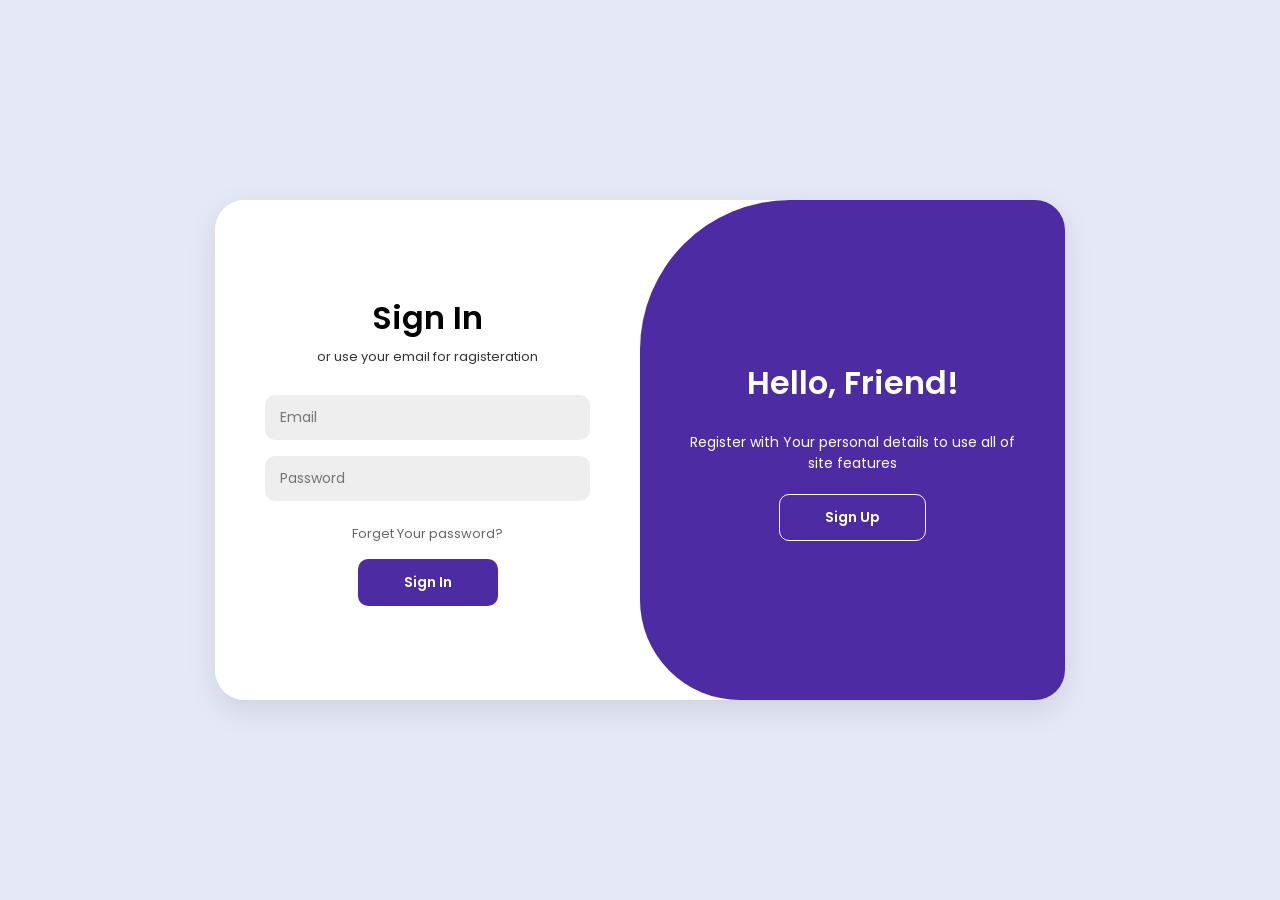
==== index.html @ 56551d12 "first commit" ====
<!DOCTYPE html>  <html>  
<head>  
  <meta http-equiv="CONTENT-TYPE" content="text/html; charset=UTF-8">  
  <link rel="stylesheet" href="style.css">  
  <title>Modern Log In Form</title>  </head>  
<body>  
  <div class="container" id="container">  
  <div class="form-container sign-up">  
    <form>  
      <h1>Create Accounts</h1>  
      <span>or use your email for ragisteration </span>  
      <input type="text" placeholder="Name">  
      <input type="email" placeholder="Email">  
      <input type="password" placeholder="Password">  
      <button>Sign up</button>  
    </form>  
  </div>  
    
   <div class="form-container sign-in">  
    <form>  
      <h1> Sign In</h1>  
      <span>or use your email for ragisteration</span>  
      <input type="email" placeholder="Email">  
      <input type="password" placeholder="Password">  
      <a href="#">Forget Your password?</a>  
      <button>Sign In</button>  
    </form>  
  </div>  
    <div class="toggle-container">  
      <div class="toggle">  
      <div class="toggle-panel toggle-left">  
        <h1>Welcome Back!</h1>  
        <p>Enter Your personal details   
          to use all of site features  
        </p>  
        <button class="hidden" id="login">Sign Up</button> 
        
    </div>  
        <div class="toggle-panel toggle-right">  
        <h1>Hello, Friend!</h1>  
        <p>Register with Your personal details   
          to use all of site features  
        </p>  
        <button class="hidden" id="register">Sign Up</button>  
    </div>  
    </div> 
    </div>  
  </div>  <script src="script.js"></script> </body>  
</html>
---- style.css ----
@import url('https://fonts.googleapis.com/css2?family=Poppins:wght@300;400;500;600;700&display=swap');

* {
    margin: 0;
    padding: 0;
    box-sizing: border-box;
    font-family: 'Poppins', sans-serif;
}

body {
    background-color: #e5e9f7;
    display: flex;
    align-items: center;
    justify-content: center;
    height: 100vh;
}

.container {
    background-color: #fff;
    border-radius: 30px;
    box-shadow: 0 10px 30px rgba(0, 0, 0, 0.1);
    position: relative;
    overflow: hidden;
    width: 850px;
    max-width: 100%;
    min-height: 500px;
}

.container form {
    background-color: #fff;
    display: flex;
    align-items: center;
    justify-content: center;
    flex-direction: column;
    padding: 0 50px;
    height: 100%;
}

.container h1 {
    font-size: 32px;
    font-weight: 600;
    margin-bottom: 5px;
}

.container span {
    font-size: 13px;
    color: #333;
    margin-bottom: 20px;
}

.container input {
    background-color: #eee;
    border: none;
    margin: 8px 0;
    padding: 12px 15px;
    font-size: 14px;
    border-radius: 10px;
    width: 100%;
    outline: none;
}

.container a {
    color: #666;
    font-size: 13px;
    text-decoration: none;
    margin: 15px 0;
}

.container button {
    background-color: #4c2ba3;
    color: #fff;
    font-size: 14px;
    font-weight: 600;
    padding: 12px 45px;
    border: 1px solid transparent;
    border-radius: 10px;
    cursor: pointer;
    transition: transform 80ms ease-in;
}

.container button:active {
    transform: scale(0.95);
}


.container button.hidden {
    background-color: transparent;
    border-color: #fff;
}

.form-container {
    position: absolute;
    top: 0;
    height: 100%;
    transition: all 0.6s ease-in-out;
}

.sign-in {
    left: 0;
    width: 50%;
    z-index: 2;
}

.container.active .sign-in {
    transform: translateX(100%);
}

.sign-up {
    left: 0;
    width: 50%;
    opacity: 0;
    z-index: 1;
}

.container.active .sign-up {
    transform: translateX(100%);
    opacity: 1;
    z-index: 5;
    animation: show 0.6s;
}

@keyframes show {
    0%, 49.99% {
        opacity: 0;
        z-index: 1;
    }
    50%, 100% {
        opacity: 1;
        z-index: 5;
    }
}
.toggle-container {
    position: absolute;
    top: 0;
    left: 50%;
    width: 50%;
    height: 100%;
    overflow: hidden;
    transition: all 0.6s ease-in-out;
    z-index: 1000;
    border-radius: 150px 0 0 100px; 
}

.container.active .toggle-container {
    transform: translateX(-100%);
    border-radius: 0 150px 100px 0;
}

.toggle {
    background-color: #4c2ba3;
    height: 100%;
    color: #fff;
    position: relative;
    left: -100%;
    width: 200%;
    transform: translateX(0);
    transition: all 0.6s ease-in-out;
}

.container.active .toggle {
    transform: translateX(50%);
}

.toggle-panel {
    position: absolute;
    width: 50%;
    height: 100%;
    display: flex;
    align-items: center;
    justify-content: center;
    flex-direction: column;
    padding: 0 40px;
    text-align: center;
    top: 0;
    transition: all 0.6s ease-in-out;
}

.toggle-left {
    transform: translateX(-200%);
}

.container.active .toggle-left {
    transform: translateX(0);
}

.toggle-right {
    right: 0;
    transform: translateX(0);
}

.container.active .toggle-right {
    transform: translateX(200%);
}

.toggle-panel p {
    font-size: 14px;
    margin: 20px 0;
}
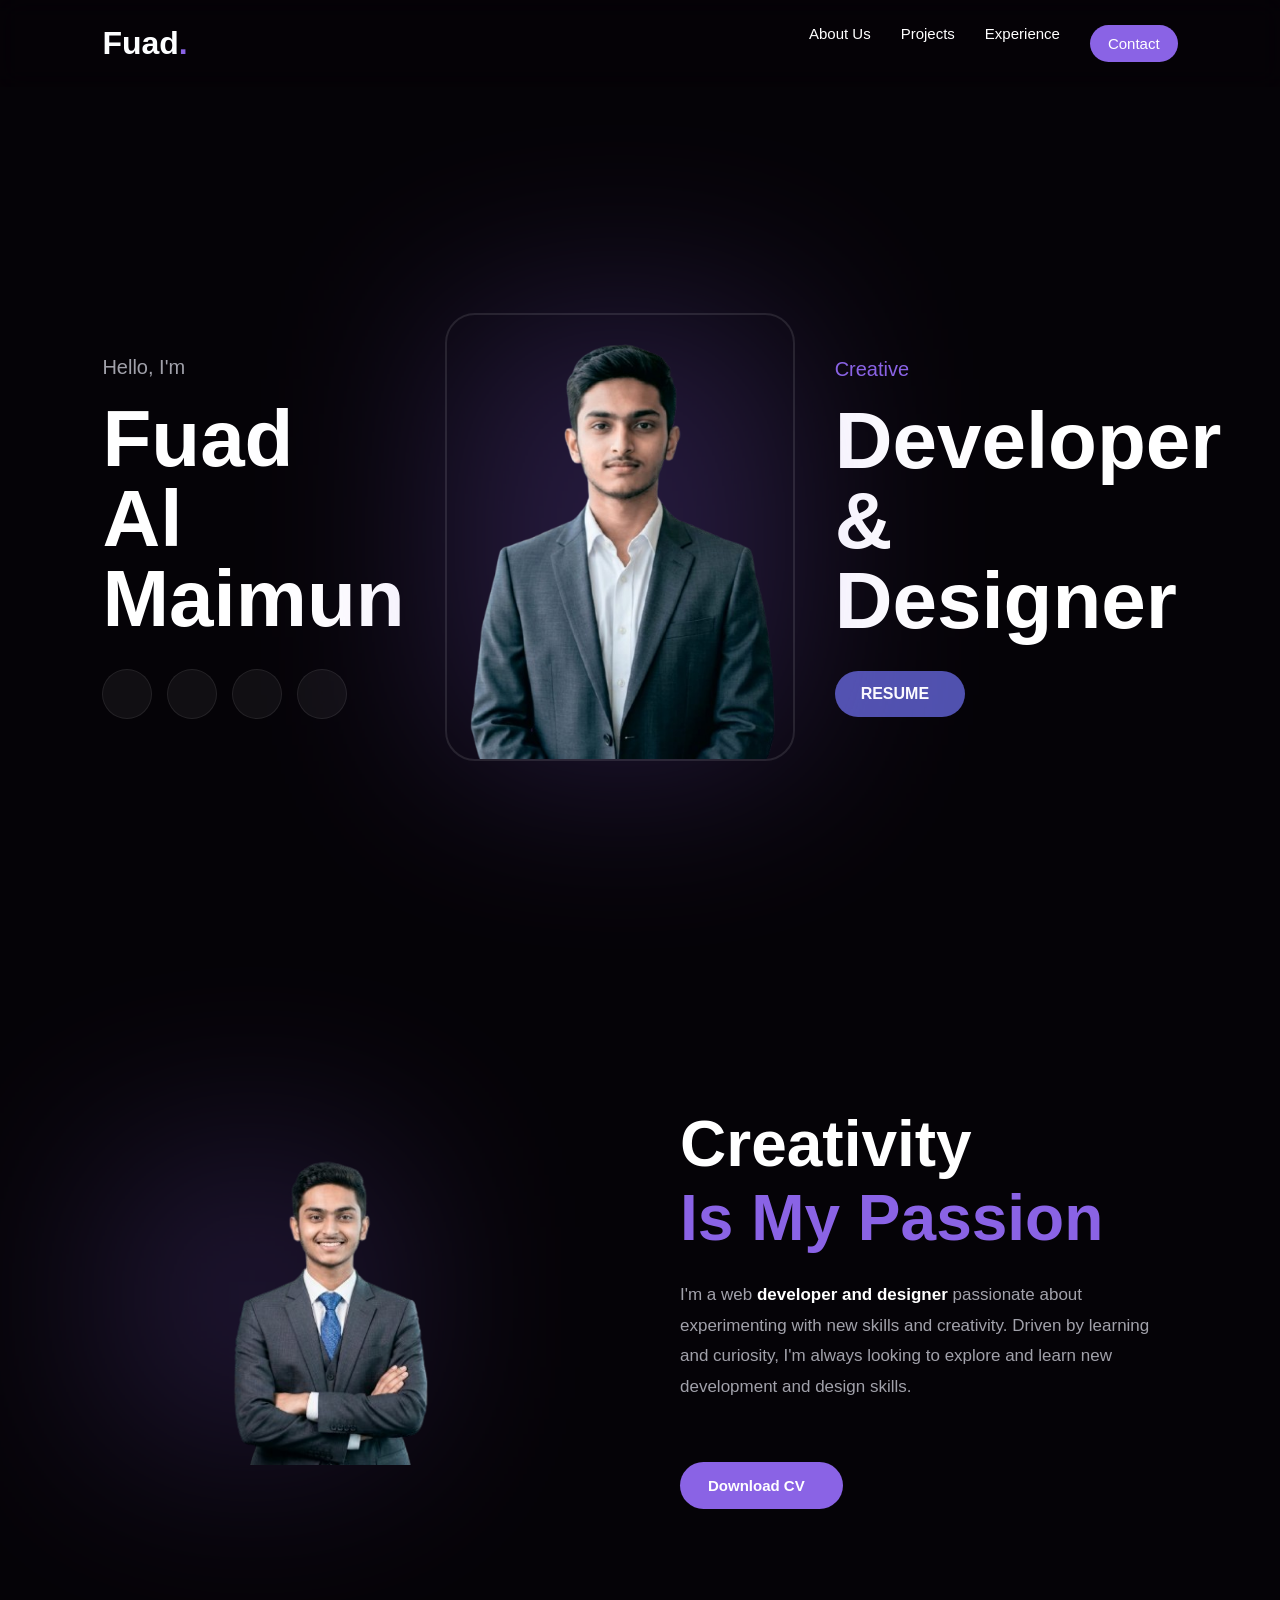
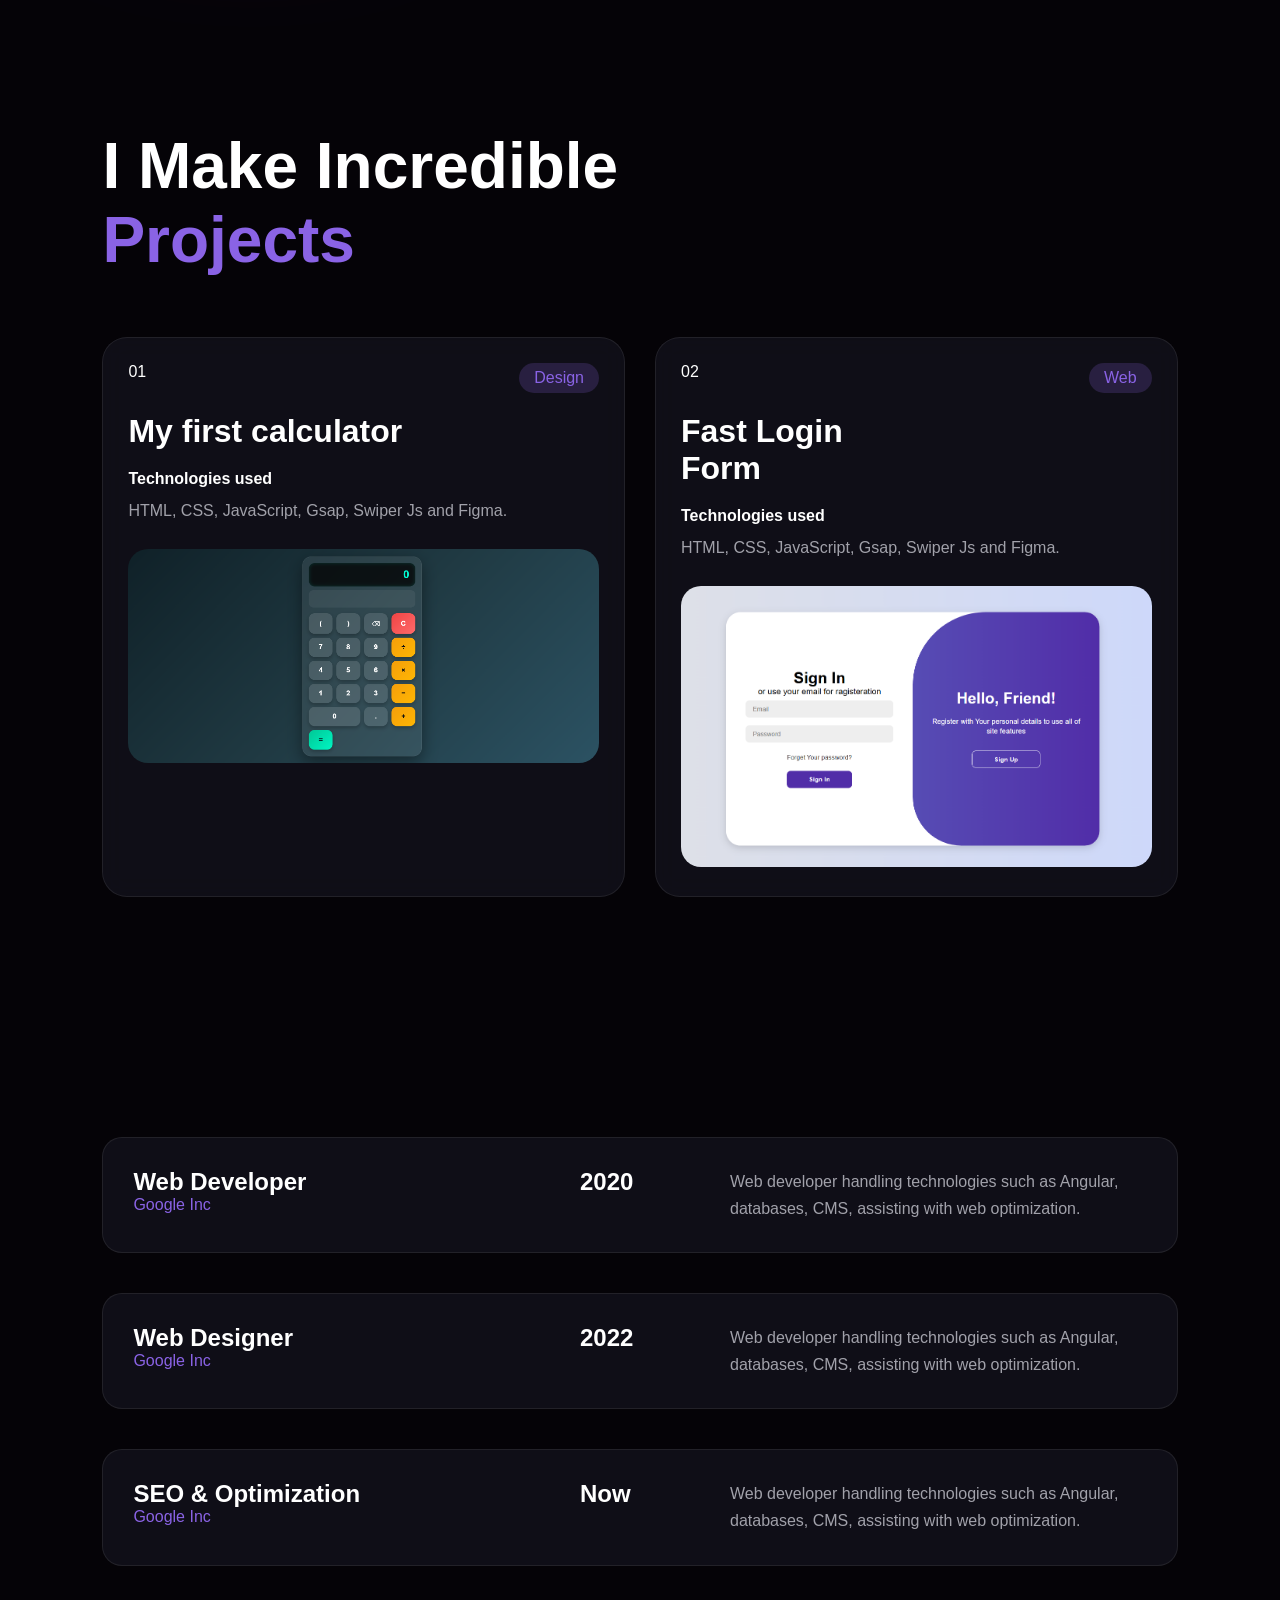
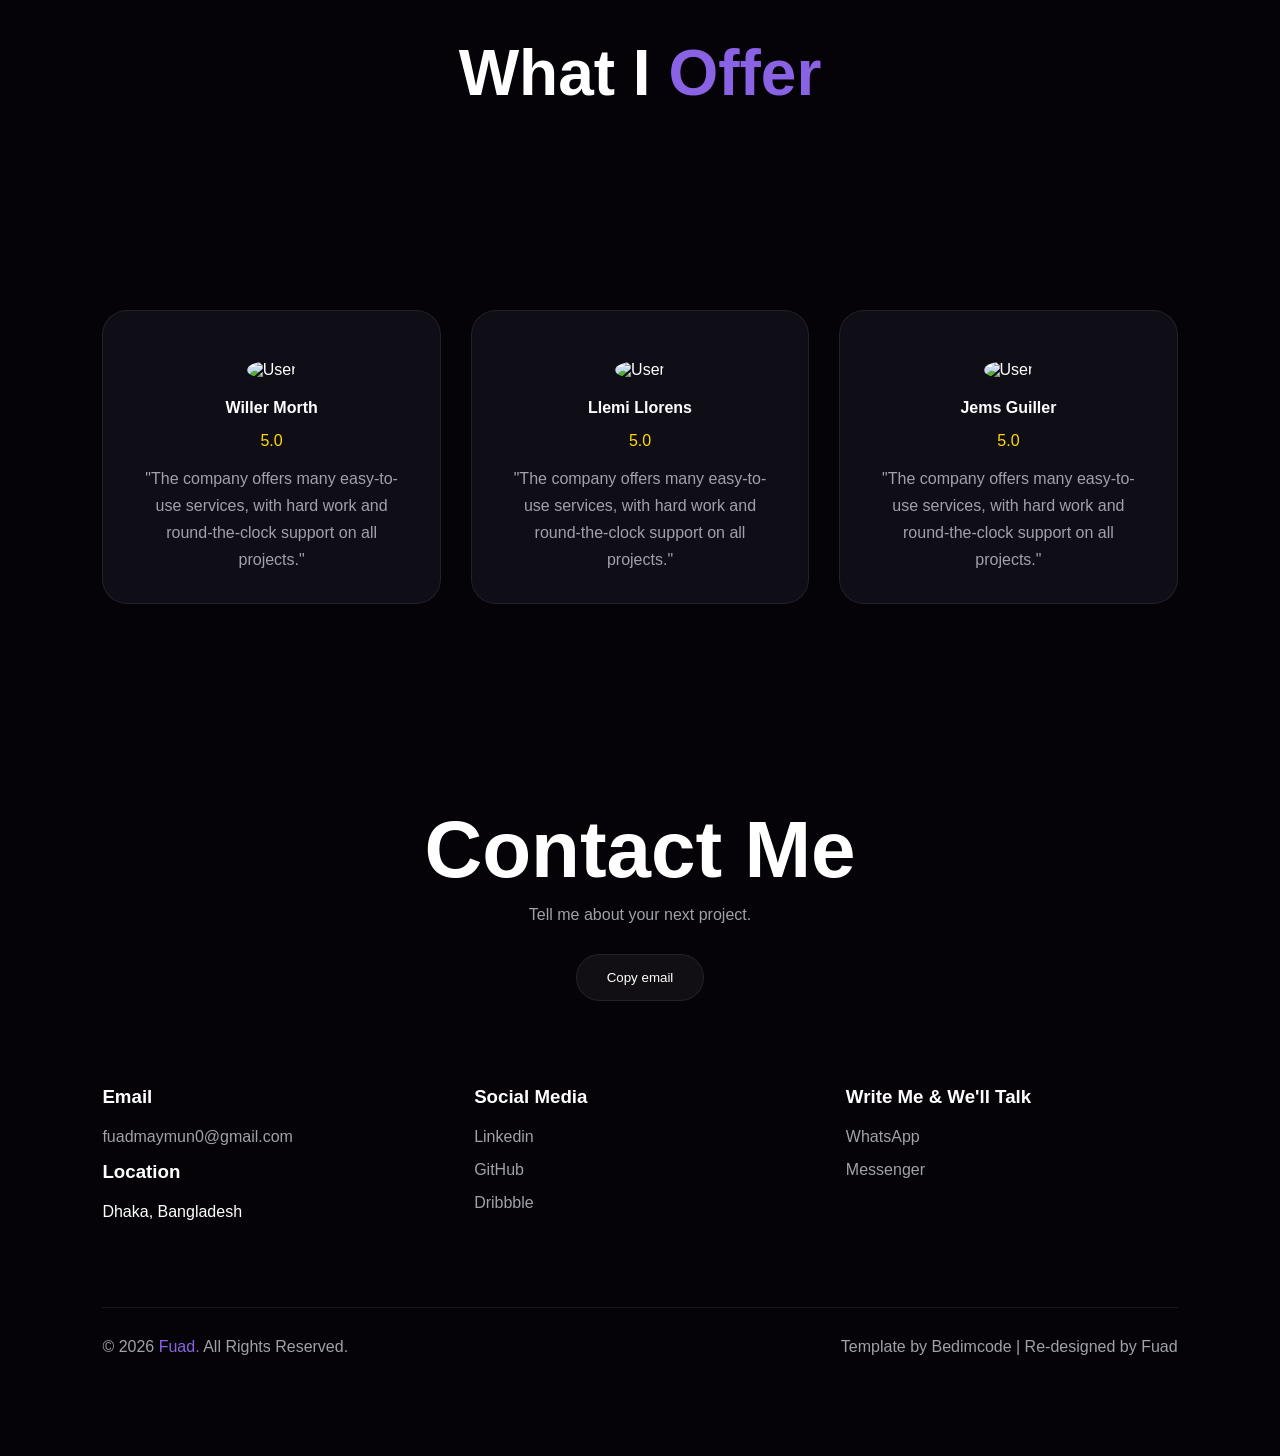
==== commit 37b34d3b: "portfolio file name changed" ====
--- a/index.html
+++ b/index.html
@@ -1,50 +1,250 @@
-
-<!DOCTYPE html>  <html>  
-<head>  
-  <meta http-equiv="CONTENT-TYPE" content="text/html; charset=UTF-8">  
-  <link rel="stylesheet" href="style.css">  
-  <title>Modern Log In Form</title>  </head>  
-<body>  
-  <div class="container" id="container">  
-  <div class="form-container sign-up">  
-    <form>  
-      <h1>Create Accounts</h1>  
-      <span>or use your email for ragisteration </span>  
-      <input type="text" placeholder="Name">  
-      <input type="email" placeholder="Email">  
-      <input type="password" placeholder="Password">  
-      <button>Sign up</button>  
-    </form>  
-  </div>  
+<!DOCTYPE html>
+<html lang="en">
+<head>
+    <meta charset="UTF-8">
+    <meta name="viewport" content="width=device-width, initial-scale=1.0">
+    <title>Fuad - Premium Portfolio</title>
+    <link rel="preconnect" href="https://fonts.googleapis.com">
+    <link rel="preconnect" href="https://fonts.gstatic.com" crossorigin>
+    <link href="https://fonts.googleapis.com/css2?family=Syne:wght@500;700;800&family=Plus+Jakarta+Sans:wght@300;400;500;600&display=swap" rel="stylesheet">
+    <link href="https://cdn.jsdelivr.net/npm/remixicon@3.5.0/fonts/remixicon.css" rel="stylesheet">
+    <link rel="stylesheet" href="protfolio.css">
+</head>
+<body>
+
+    <div class="bg-glow glow-1"></div>
+    <div class="bg-glow glow-2"></div>
+    <div class="bg-glow glow-3"></div>
+
+    <header class="header">
+        <a href="#" class="logo">Fuad<span>.</span></a>
+        <nav class="nav">
+            <a href="#about">About Us</a>
+            <a href="#projects">Projects</a>
+            <a href="#experience">Experience</a>
+            <a href="#contact" class="nav-cta">Contact</a>
+        </nav>
+    </header>
     
-   <div class="form-container sign-in">  
-    <form>  
-      <h1> Sign In</h1>  
-      <span>or use your email for ragisteration</span>  
-      <input type="email" placeholder="Email">  
-      <input type="password" placeholder="Password">  
-      <a href="#">Forget Your password?</a>  
-      <button>Sign In</button>  
-    </form>  
-  </div>  
-    <div class="toggle-container">  
-      <div class="toggle">  
-      <div class="toggle-panel toggle-left">  
-        <h1>Welcome Back!</h1>  
-        <p>Enter Your personal details   
-          to use all of site features  
-        </p>  
-        <button class="hidden" id="login">Sign Up</button> 
-        
-    </div>  
-        <div class="toggle-panel toggle-right">  
-        <h1>Hello, Friend!</h1>  
-        <p>Register with Your personal details   
-          to use all of site features  
-        </p>  
-        <button class="hidden" id="register">Sign Up</button>  
-    </div>  
+    <section class="hero-section">
+        <div class="hero-left">
+            <span class="subtitle"><i class="ri-sparkling-fill purple-text"></i>Hello, I'm</span>
+            <h1 class="main-title">Fuad<br>Al Maimun</h1>
+            <div class="social-icons">
+                <a href="https://www.linkedin.com/in/fuad-al-maimun-97ba42399?utm_source=share_via&utm_
+                content=profile&utm_medium=member_android" aria-label="LinkedIn"><i class="ri-linkedin-box-line"></i></a>
+                <a href="#" aria-label="GitHub"><i class="ri-github-line"></i></a>
+                <a href="#" aria-label="Dribbble"><i class="ri-dribbble-line"></i></a>
+                <a href="#" aria-label="Instagram"><i class="ri-instagram-line"></i></a>
+            </div>
+        </div>
+
+        <div class="hero-center">
+            <div class="hero-img-overlay"></div>
+            <img src="Fuad.png" alt="Fuad" class="hero-img">
+        </div>
+
+        <div class="hero-right">
+            <span class="subtitle purple-text font-accent">Creative</span>
+            <h1 class="main-title">Developer <br>& Designer</h1>
+            <a href="#" class="resume-btn">RESUME <i class="ri-arrow-right-up-line"></i></a>
+        </div>
+    </section>
+
+    <section class="about-section" id="about">
+        <div class="about-container">
+            <div class="about-img-box">
+                <div class="about-glow"></div>
+                <img src="fuad2.png" alt="About Me" class="about-img">
+            </div>
+            <div class="about-content">
+                <h2 class="section-title">Creativity <br><span class="purple-text">Is My Passion</span></h2>
+                <p class="about-text">
+                    I'm a web <span class="highlight-text">developer and designer</span> passionate about experimenting with new skills and creativity. Driven by learning and curiosity, I'm always looking to explore and learn new development and design skills.
+                </p>
+                <button class="resume-cta-btn">
+                    <a href="cv.pdf" download class="resume-cta-btn"><span>Download CV</span><i class="ri-download-cloud-2-line"></i></a>
+                </button>
+            </div>
+        </div>
+    </section>
+
+    <section class="projects-section" id="projects">
+        <div class="projects-header">
+            <h2>I Make Incredible <br><span class="purple-text">Projects</span></h2>
+        </div>
+
+        <div class="projects-grid">
+    <div class="project-card">
+        <div class="card-meta">
+            <span class="project-number">01</span>
+            <span class="project-tag">Design</span>
+        </div>
+        <h3 class="project-title">My first calculator</h3>
+        <div class="tech-stack">
+            <h4>Technologies used</h4>
+            <p>HTML, CSS, JavaScript, Gsap, Swiper Js and Figma.</p>
+        </div>
+        <div class="project-img-box">
+            <a href="calculatore.html" target="_blank" rel="noopener noreferrer">
+                <img src="Screenshot (14).png" alt="My first calculator">
+            </a>
+        </div>
+    </div>
+
+    <div class="project-card">
+        <div class="card-meta">
+            <span class="project-number">02</span>
+            <span class="project-tag">Web</span>
+        </div>
+        <h3 class="project-title">Fast Login <br>Form</h3>
+        <div class="tech-stack">
+            <h4>Technologies used</h4>
+            <p>HTML, CSS, JavaScript, Gsap, Swiper Js and Figma.</p>
+        </div>
+        <div class="project-img-box">
+            <a href="index.html" target="_blank" rel="noopener noreferrer">
+                <img src="Login.png.png" alt="Fast Login form project">
+            </a>
+        </div>
     </div> 
-    </div>  
-  </div>  <script src="script.js"></script> </body>  
-</html>+</div>
+        </div>
+    </section>
+
+    <section class="experience-section" id="experience">
+        <div class="timeline-container">
+            <div class="timeline-line">
+                <div class="timeline-dot"></div>
+            </div>
+
+            <div class="timeline-item">
+                <div class="time-title">
+                    <h2>Web Developer</h2>
+                    <span class="company">Google Inc</span>
+                </div>
+                <div class="time-year"><h2>2020</h2></div>
+                <div class="time-desc">
+                    <p>Web developer handling technologies such as Angular, databases, CMS, assisting with web optimization.</p>
+                </div>
+            </div>
+
+            <div class="timeline-item">
+                <div class="time-title">
+                    <h2>Web Designer</h2>
+                    <span class="company">Google Inc</span>
+                </div>
+                <div class="time-year"><h2>2022</h2></div>
+                <div class="time-desc">
+                    <p>Web developer handling technologies such as Angular, databases, CMS, assisting with web optimization.</p>
+                </div>
+            </div>
+
+            <div class="timeline-item">
+                <div class="time-title">
+                    <h2>SEO & Optimization</h2>
+                    <span class="company">Google Inc</span>
+                </div>
+                <div class="time-year"><h2>Now</h2></div>
+                <div class="time-desc">
+                    <p>Web developer handling technologies such as Angular, databases, CMS, assisting with web optimization.</p>
+                </div>
+            </div>
+        </div>
+
+        <div class="section-title-bottom">
+            <h2>What I <span class="purple-text">Offer</span></h2>
+        </div>
+    </section>
+
+    <section class="testimonials-section">
+        <div class="testimonials-grid">
+            <div class="testimonial-card">
+                <div class="quote-icon"><i class="ri-double-quotes-r"></i></div>
+                <img src="https://randomuser.me/api/portraits/men/32.jpg" alt="User" class="user-avatar">
+                <h4>Willer Morth</h4>
+                <div class="stars"><i class="ri-star-fill"></i><i class="ri-star-fill"></i><i class="ri-star-fill"></i><i class="ri-star-fill"></i><i class="ri-star-fill"></i> <span>5.0</span></div>
+                <p>"The company offers many easy-to-use services, with hard work and round-the-clock support on all projects."</p>
+            </div>
+
+            <div class="testimonial-card">
+                <div class="quote-icon"><i class="ri-double-quotes-r"></i></div>
+                <img src="https://randomuser.me/api/portraits/women/44.jpg" alt="User" class="user-avatar">
+                <h4>Llemi Llorens</h4>
+                <div class="stars"><i class="ri-star-fill"></i><i class="ri-star-fill"></i><i class="ri-star-fill"></i><i class="ri-star-fill"></i><i class="ri-star-fill"></i> <span>5.0</span></div>
+                <p>"The company offers many easy-to-use services, with hard work and round-the-clock support on all projects."</p>
+            </div>
+
+            <div class="testimonial-card">
+                <div class="quote-icon"><i class="ri-double-quotes-r"></i></div>
+                <img src="https://randomuser.me/api/portraits/men/46.jpg" alt="User" class="user-avatar">
+                <h4>Jems Guiller</h4>
+                <div class="stars"><i class="ri-star-fill"></i><i class="ri-star-fill"></i><i class="ri-star-fill"></i><i class="ri-star-fill"></i><i class="ri-star-fill"></i> <span>5.0</span></div>
+                <p>"The company offers many easy-to-use services, with hard work and round-the-clock support on all projects."</p>
+            </div>
+        </div>
+    </section>
+
+    <section class="contact-section" id="contact">
+        <div class="contact-cta">
+            <h1>Contact Me</h1>
+            <p>Tell me about your next project.</p>
+            <button class="copy-btn" id="copyBtn">
+                <span>Copy email</span> <i class="ri-file-copy-line"></i>
+            </button>
+        </div>
+
+
+        <div class="contact-grid">
+            <div class="grid-col">
+                <div class="info-group">
+                    <h3>Email</h3>
+                    <p class="contact-link"><a href="mailto:fuadmaymum0@gmail.com">fuadmaymun0@gmail.com</a></p>
+                </div>
+                <div class="info-group">
+                    <h3>Location</h3>
+                    <p>Dhaka, Bangladesh</p>
+                </div>
+            </div>
+  <div class="grid-col">
+              <h3>Social Media</h3>
+    <ul>
+            <li><a href="https://www.linkedin.com/in/fuad-al-maimun-97ba42399?utm_source=share_via&utm_content=profile&utm_medium=member_android" target="_blank" rel="noopener noreferrer">Linkedin <i class="ri-arrow-right-up-line"></i></a></li>
+            <li><a href="https://github.com/fuadmaymun0-prog/My-First-Website" target="_blank" rel="noopener noreferrer">GitHub <i class="ri-arrow-right-up-line"></i></a></li>
+            <li><a href="#">Dribbble <i class="ri-arrow-right-up-line"></i></a></li>
+    </ul>
+</div>
+            <div class="grid-col">
+                <h3>Write Me & We'll Talk</h3>
+                <ul>
+                    <li><a href="https://wa.me/8801300725948" target="_blank" rel="noopener noreferrer">WhatsApp <i class="ri-arrow-right-up-line"></i></a></li>
+                    <li><a href="#">Messenger <i class="ri-arrow-right-up-line"></i></a></li>
+                </ul>
+            </div>
+        </div>
+
+        <footer class="footer">
+    <p>&copy; 2026 <span>Fuad.</span> All Rights Reserved.</p>
+    <p>Template by Bedimcode | Re-designed by Fuad</p>
+</footer>
+    </section>
+
+    <script>
+    document.getElementById('copyBtn').addEventListener('click', function() {
+        navigator.clipboard.writeText('fuadmaymun0@gmail.com');
+
+        const originalText = this.innerHTML;
+
+        this.innerHTML =
+        '<span>Copied! ✓</span> <i class="ri-checkbox-circle-line"></i>';
+
+        this.style.borderColor = '#8a63e5';
+
+        setTimeout(() => {
+            this.innerHTML = originalText;
+            this.style.borderColor = 'rgba(255, 255, 255, 0.08)';
+        }, 2000);
+    });
+   </script>
+</body>
+</html>
--- a/protfolio.css
+++ b/protfolio.css
@@ -0,0 +1,537 @@
+
+@import url('https://fonts.googleapis.com/css2?family=Syne:wght@500;700;800&family=Plus+Jakarta+Sans:wght@300;400;500;600&display=swap');
+
+
+*{
+    margin: 0;
+    padding: 0;
+    box-sizing: border-box;
+    scroll-behavior: smooth;
+}
+
+:root{
+    --bg-dark: #050307;
+    --card-bg: rgba(20,20,30,0.7);
+    --glass: rgba(255,255,255,0.05);
+    --border: rgba(255,255,255,0.08);
+    --text-main: #fff;
+    --text-muted: #a1a1aa;
+    --purple: #8a63e5;
+}
+
+body{
+    font-family: 'Plus Jakarta Sans', sans-serif;
+    background: var(--bg-dark);
+    color: var(--text-main);
+    overflow-x: hidden;
+    position: relative;
+}
+
+
+ 
+.header{
+    width: 100%;
+    padding: 25px 8%;
+    display: flex;
+    justify-content: space-between;
+    align-items: center;
+    position: sticky;
+    top: 0;
+    z-index: 999;
+    backdrop-filter: blur(12px);
+    background: rgba(5,3,7,0.6);
+}
+
+.logo{
+    font-size: 2rem;
+    text-decoration: none;
+    color: rgb(253, 254, 255);
+    font-family: 'Syne', sans-serif;
+    font-weight: 800;
+}
+
+.logo span{
+    color: var(--purple);
+}
+
+.nav{
+    display: flex;
+    gap: 30px;
+}
+
+.nav a{
+    color: white;
+    text-decoration: none;
+    font-size: 15px;
+    transition: 0.3s;
+}
+
+.nav a:hover{
+    color: var(--purple);
+}
+
+.nav-cta{
+    padding: 10px 18px;
+    border-radius: 30px;
+    background: var(--purple);
+}
+
+.hero-section{
+    min-height: 100vh;
+    display: flex;
+    align-items: center;
+    justify-content: space-between;
+    padding: 80px 8%;
+    gap: 40px;
+}
+
+.hero-left,
+.hero-right{
+    flex: 1;
+}
+
+.hero-center{
+    flex: 1;
+    display: flex;
+    justify-content: center;
+    position: relative;
+}
+
+.hero-img{
+    width: 350px;
+    border-radius: 30px;
+    object-fit: cover;
+    border: 2px solid rgba(255,255,255,0.1);
+    z-index: 2;
+}
+
+.hero-img-overlay{
+    position: absolute;
+    width: 350px;
+    height: 100%;
+    background: var(--purple);
+    filter: blur(100px);
+    opacity: 0.25;
+    z-index: 1;
+}
+
+.subtitle{
+    color: var(--text-muted);
+    font-size: 20px;
+    margin-bottom: 20px;
+    display: inline-block;
+}
+
+.main-title{
+    font-size: 5rem;
+    line-height: 1;
+    font-family: 'Syne', sans-serif;
+}
+
+.purple-text{
+    color: var(--purple);
+}
+
+.social-icons{
+    display: flex;
+    gap: 15px;
+    margin-top: 30px;
+}
+
+.social-icons a{
+    width: 50px;
+    height: 50px;
+    border-radius: 50%;
+    background: var(--glass);
+    border: 1px solid var(--border);
+    display: flex;
+    justify-content: center;
+    align-items: center;
+    color: white;
+    text-decoration: none;
+    font-size: 20px;
+    transition: 0.3s;
+}
+
+.social-icons a:hover{
+    background: var(--purple);
+    transform: translateY(-5px);
+}
+
+.resume-btn{
+    margin-top: 30px;
+    display: inline-flex;
+    align-items: center;
+    gap: 10px;
+    padding: 14px 26px;
+    background: rgb(80, 81, 174);
+    border-radius: 40px;
+    text-decoration: none;
+    color: white;
+    font-weight: 600;
+    transition: 0.3s;
+}
+    
+.resume-btn:hover{
+    transform: scale(1.05);
+}
+
+
+.about-section{
+    padding: 120px 8%;
+}
+
+.about-container{
+    display: flex;
+    align-items: center;
+    gap: 80px;
+    flex-wrap: wrap;
+}
+
+.about-img-box{
+    flex: 1;
+    position: relative;
+}
+
+.about-img{
+    width: 100%;
+    max-width: 450px;
+    border-radius: 30px;
+    position: relative;
+    z-index: 2;
+}
+
+.about-glow{
+    position: absolute;
+    width: 300px;
+    height: 300px;
+    background: var(--purple);
+    filter: blur(100px);
+    opacity: 0.2;
+}
+
+.about-content{
+    flex: 1;
+}
+
+.section-title{
+    font-size: 4rem;
+    font-family: 'Syne', sans-serif;
+    margin-bottom: 25px;
+}
+
+.about-text{
+    color: var(--text-muted);
+    line-height: 1.8;
+    font-size: 17px;
+}
+
+.highlight-text{
+    color: white;
+    font-weight: 600;
+}
+
+.resume-cta-btn{
+    margin-top: 30px;
+    border: none;
+    font-size: 15px;
+    font-weight: 600;
+    background: none;
+    transition: 0.3s;
+}
+
+.resume-cta-btn a{
+    padding: 15px 28px;
+    background: var(--purple);
+    border-radius: 40px;
+    color: white;
+    text-decoration: none;
+    display: inline-flex;
+    align-items: center;
+    gap: 10px;
+}
+
+
+.projects-section{
+    padding: 100px 8%;
+}
+
+.projects-header h2{
+    font-size: 4rem;
+    margin-bottom: 60px;
+    font-family: 'Syne', sans-serif;
+}
+
+.projects-grid{
+    display: grid;
+    grid-template-columns: repeat(auto-fit,minmax(320px,1fr));
+    gap: 30px;
+}
+
+.project-card{
+    background: var(--card-bg);
+    border: 1px solid var(--border);
+    border-radius: 25px;
+    padding: 25px;
+    backdrop-filter: blur(12px);
+    transition: 0.3s;
+}
+
+.project-card:hover{
+    transform: translateY(-10px);
+    border-color: var(--purple);
+}
+
+.card-meta{
+    display: flex;
+    justify-content: space-between;
+    margin-bottom: 20px;
+}
+
+.project-tag{
+    background: rgba(138,99,229,0.2);
+    color: var(--purple);
+    padding: 6px 15px;
+    border-radius: 30px;
+}
+
+.project-title{
+    font-size: 2rem;
+    margin-bottom: 20px;
+    font-family: 'Syne', sans-serif;
+}
+
+.tech-stack h4{
+    margin-bottom: 10px;
+}
+
+.tech-stack p{
+    color: var(--text-muted);
+    line-height: 1.6;
+}
+
+.project-img-box{
+    margin-top: 25px;
+}
+
+.project-img-box img{
+    width: 100%;
+    border-radius: 20px;
+}
+
+
+.experience-section{
+    padding: 100px 8%;
+}
+
+.timeline-container{
+    display: flex;
+    flex-direction: column;
+    gap: 40px;
+}
+
+.timeline-item{
+    display: grid;
+    grid-template-columns: 1fr 120px 1fr;
+    gap: 30px;
+    padding: 30px;
+    background: var(--card-bg);
+    border: 1px solid var(--border);
+    border-radius: 20px;
+}
+
+.company{
+    color: var(--purple);
+}
+
+.time-desc p{
+    color: var(--text-muted);
+    line-height: 1.7;
+}
+
+.section-title-bottom{
+    margin-top: 70px;
+    text-align: center;
+}
+
+.section-title-bottom h2{
+    font-size: 4rem;
+    font-family: 'Syne', sans-serif;
+}
+
+.testimonials-section{
+    padding: 100px 8%;
+}
+
+.testimonials-grid{
+    display: grid;
+    grid-template-columns: repeat(auto-fit,minmax(300px,1fr));
+    gap: 30px;
+}
+
+.testimonial-card{
+    background: var(--card-bg);
+    border: 1px solid var(--border);
+    border-radius: 25px;
+    padding: 30px;
+    text-align: center;
+}
+
+.quote-icon{
+    font-size: 35px;
+    color: var(--purple);
+}
+
+.user-avatar{
+    width: 90px;
+    height: 90px;
+    border-radius: 50%;
+    margin: 20px auto;
+}
+
+.stars{
+    color: gold;
+    margin: 15px 0;
+}
+
+.testimonial-card p{
+    color: var(--text-muted);
+    line-height: 1.7;
+}
+
+.contact-section{
+    padding: 100px 8%;
+}
+
+.contact-cta{
+    text-align: center;
+    margin-bottom: 70px;
+}
+
+.contact-cta h1{
+    font-size: 5rem;
+    font-family: 'Syne', sans-serif;
+}
+
+.contact-cta p{
+    color: var(--text-muted);
+    margin-top: 10px;
+}
+
+.copy-btn{
+    margin-top: 30px;
+    padding: 15px 30px;
+    border-radius: 40px;
+    border: 1px solid var(--border);
+    background: var(--glass);
+    color: white;
+    cursor: pointer;
+    transition: 0.3s;
+}
+
+.copy-btn:hover{
+    background: var(--purple);
+}
+
+.contact-grid{
+    display: grid;
+    grid-template-columns: repeat(auto-fit,minmax(250px,1fr));
+    gap: 40px;
+}
+
+.grid-col h3{
+    margin-bottom: 20px;
+    padding-top: 15px;
+}
+
+.grid-col ul{
+    list-style: none;
+}
+
+.grid-col ul li{
+    margin-bottom: 15px;
+}
+
+.grid-col a{
+    text-decoration: none;
+    color: var(--text-muted);
+    transition: 0.3s;
+}
+
+.grid-col a:hover{
+    color: var(--purple);
+}
+
+.contact-link {
+    color: var(--purple); 
+    text-decoration: none;
+}
+
+
+.footer{
+    margin-top: 80px;
+    border-top: 1px solid var(--border);
+    padding-top: 30px;
+    display: flex;
+    justify-content: space-between;
+    flex-wrap: wrap;
+    gap: 20px;
+    color: var(--text-muted);
+}
+
+.footer span{
+    color: var(--purple);
+}
+
+
+@media(max-width: 992px){
+
+    .hero-section{
+        flex-direction: column;
+        text-align: center;
+    }
+
+    .main-title{
+        font-size: 4rem;
+    }
+
+    .social-icons{
+        justify-content: center;
+    }
+
+    .about-container{
+        flex-direction: column;
+    }
+
+    .timeline-item{
+        grid-template-columns: 1fr;
+    }
+}
+
+@media(max-width: 600px){
+
+    .header{
+        flex-direction: column;
+        gap: 20px;
+    }
+
+    .nav{
+        flex-wrap: wrap;
+        justify-content: center;
+    }
+
+    .main-title{
+        font-size: 3rem;
+    }
+
+    .section-title,
+    .projects-header h2,
+    .section-title-bottom h2,
+    .contact-cta h1{
+        font-size: 2.5rem;
+    }
+
+    .hero-img{
+        width: 260px;
+    }
+}
